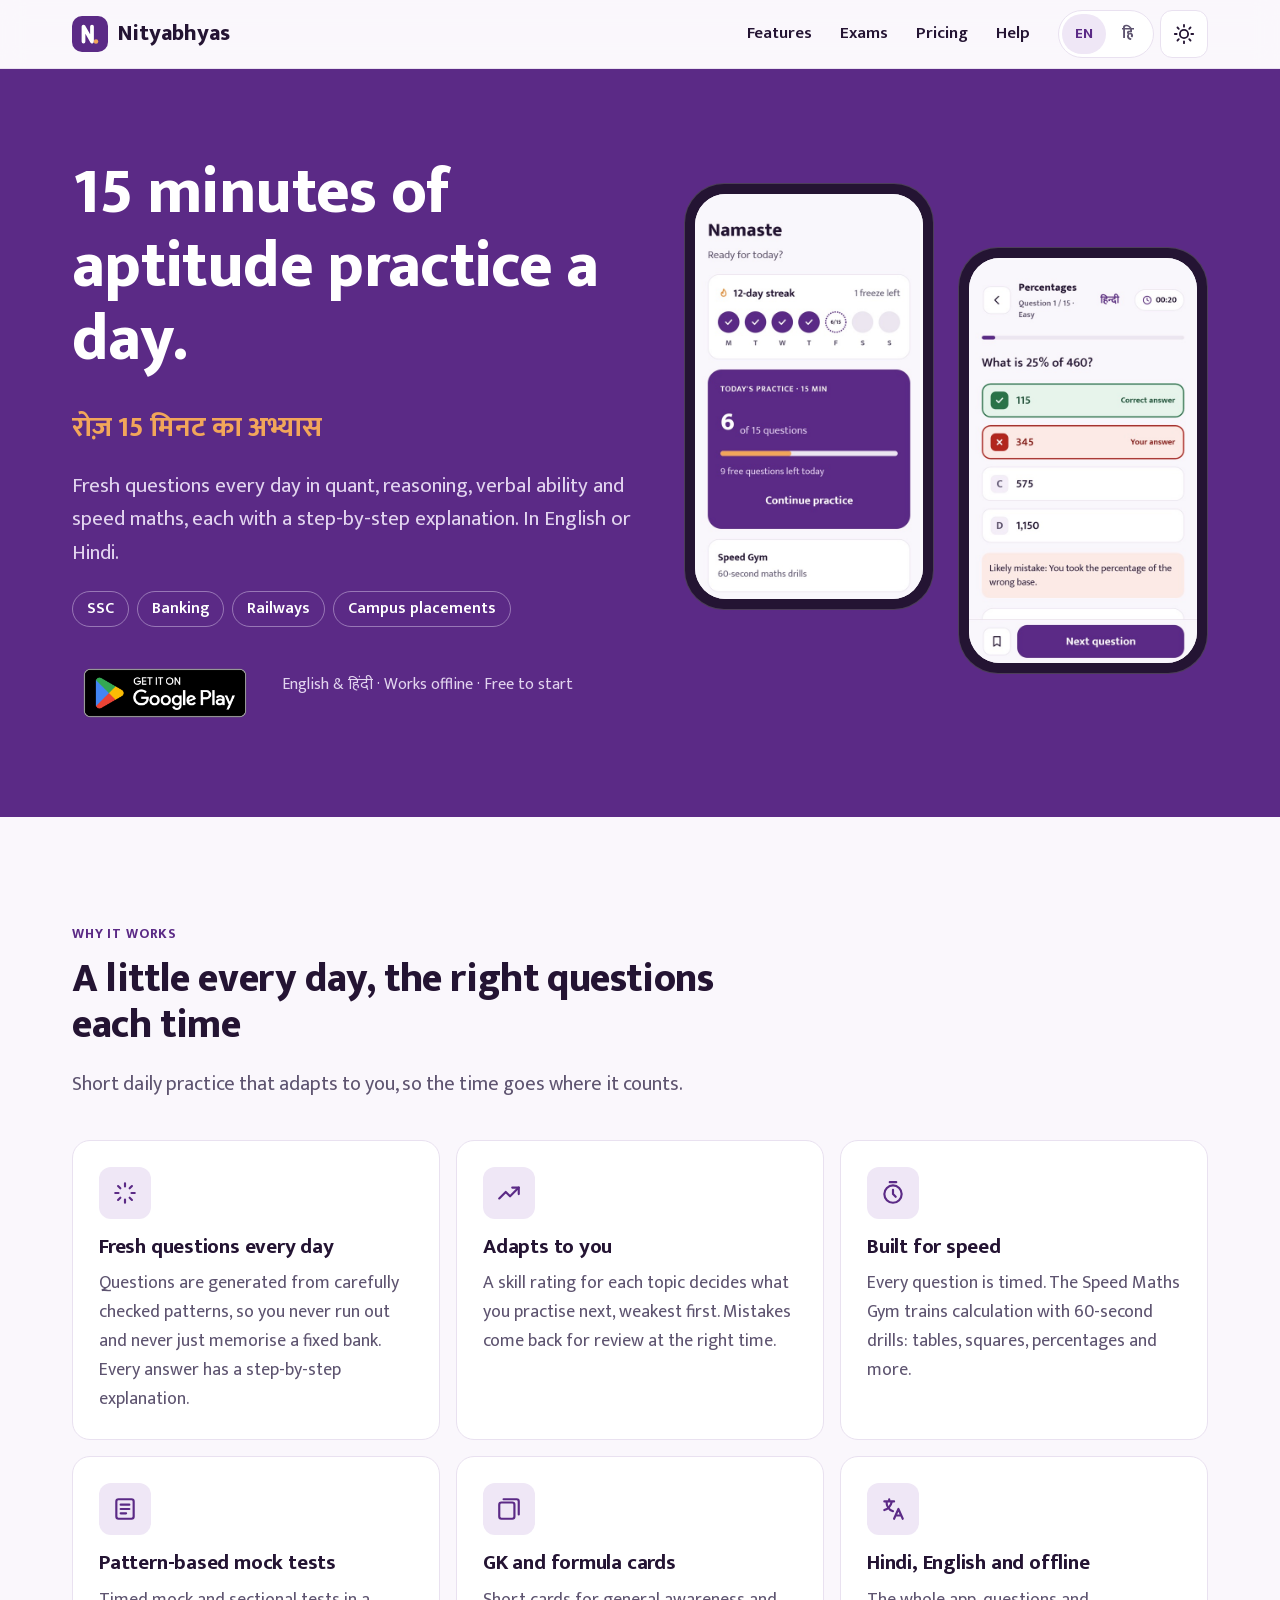
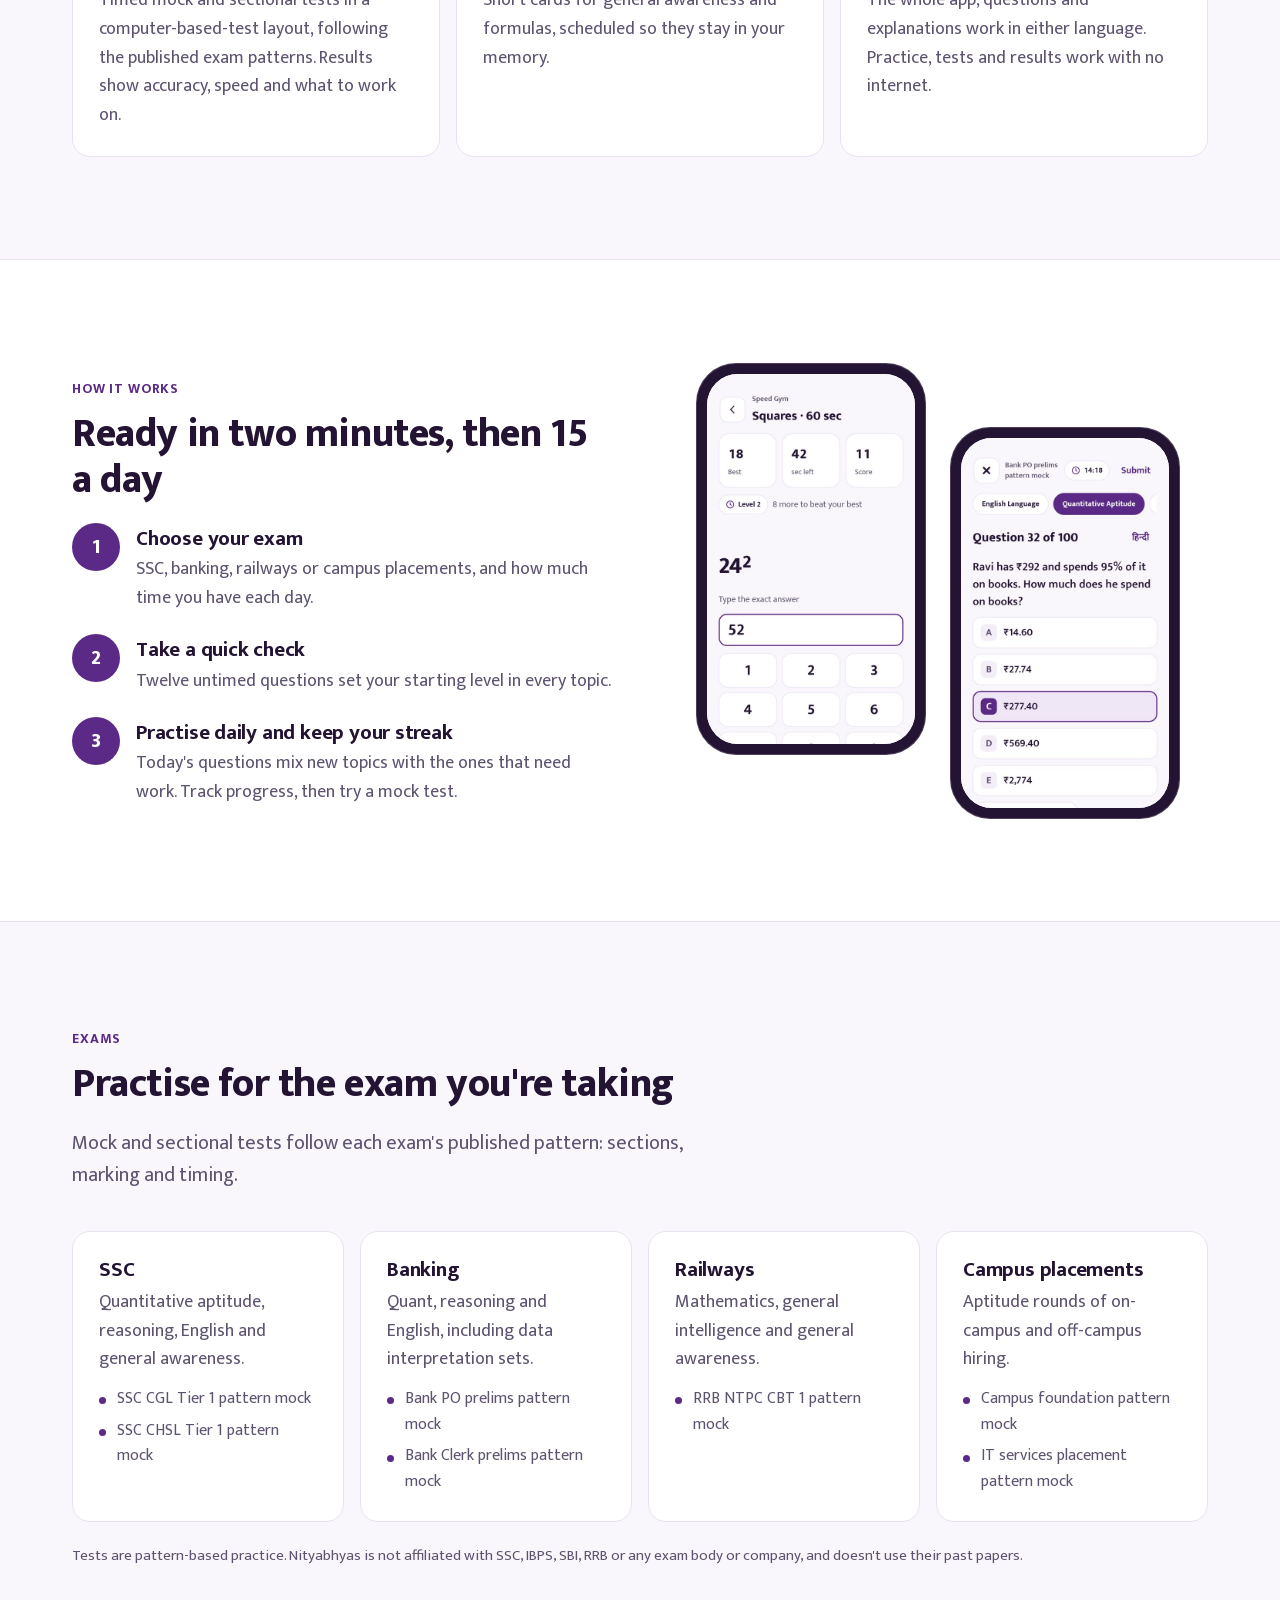
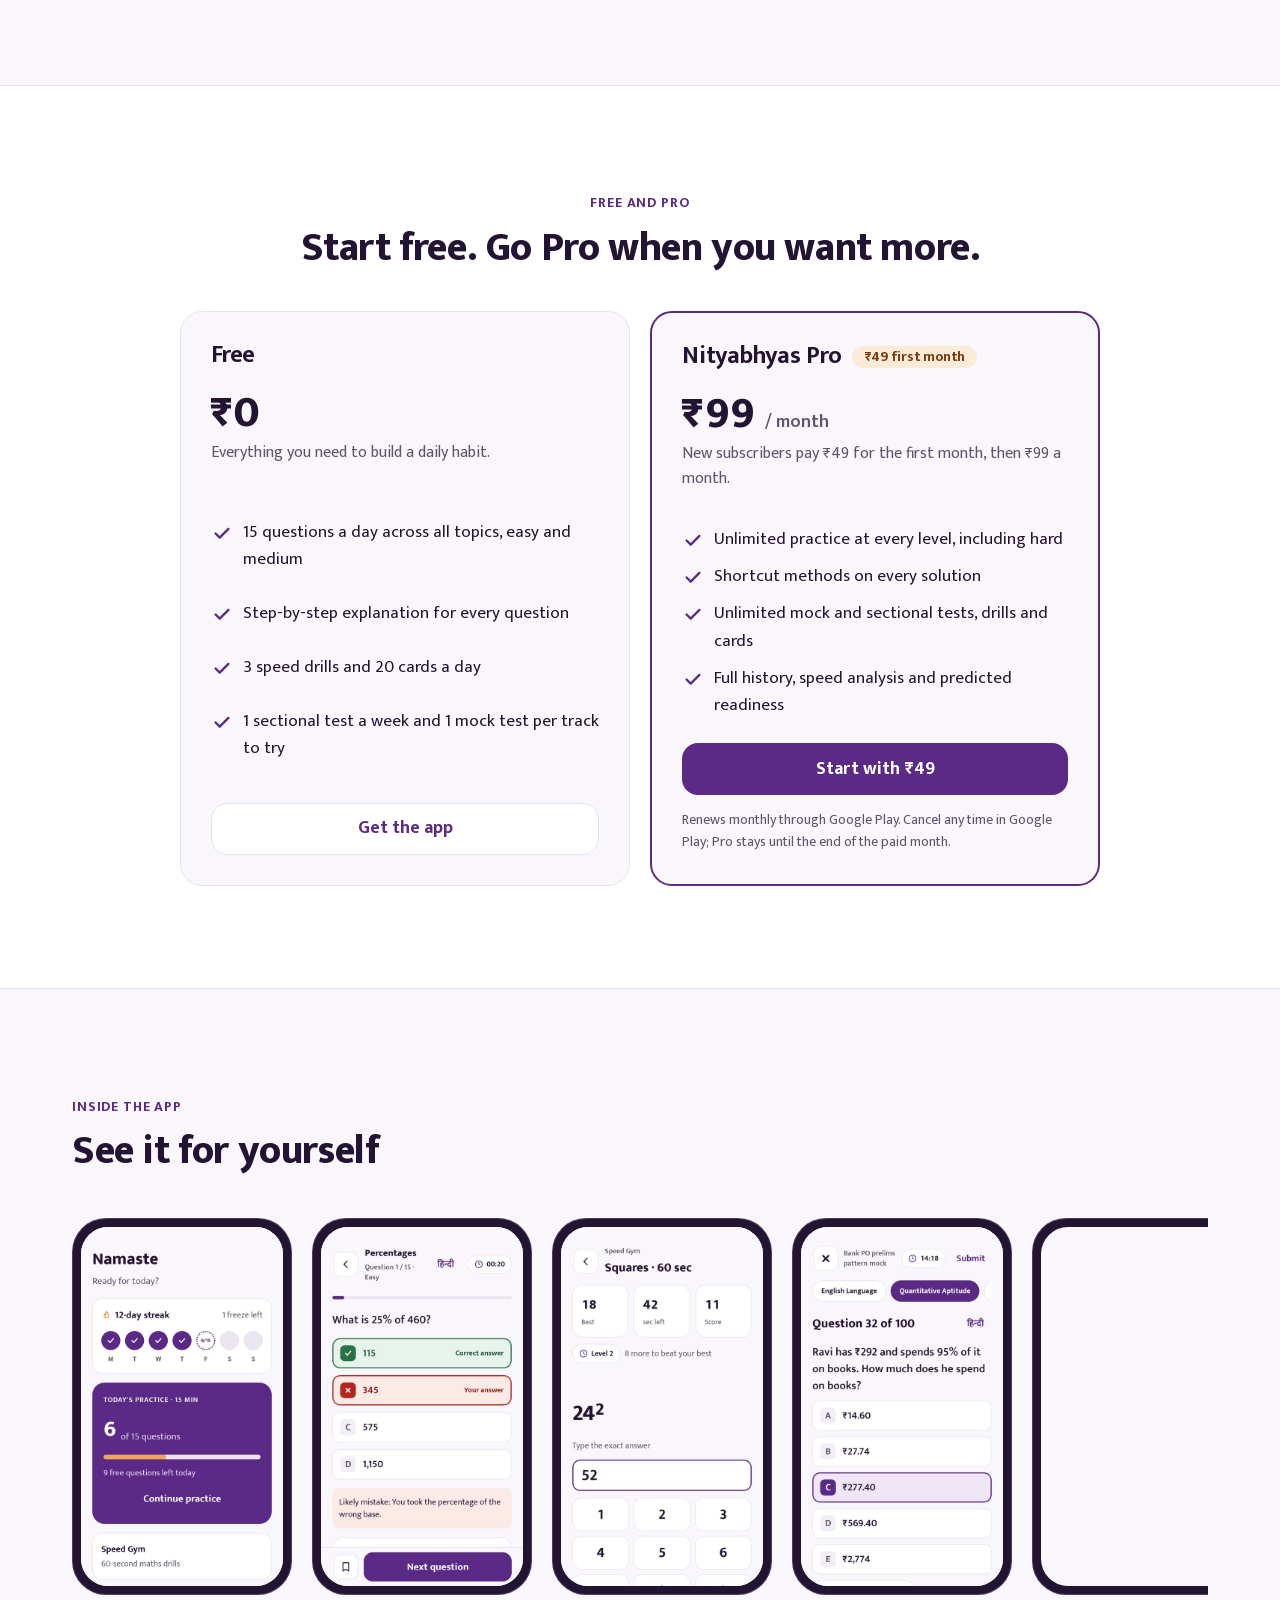
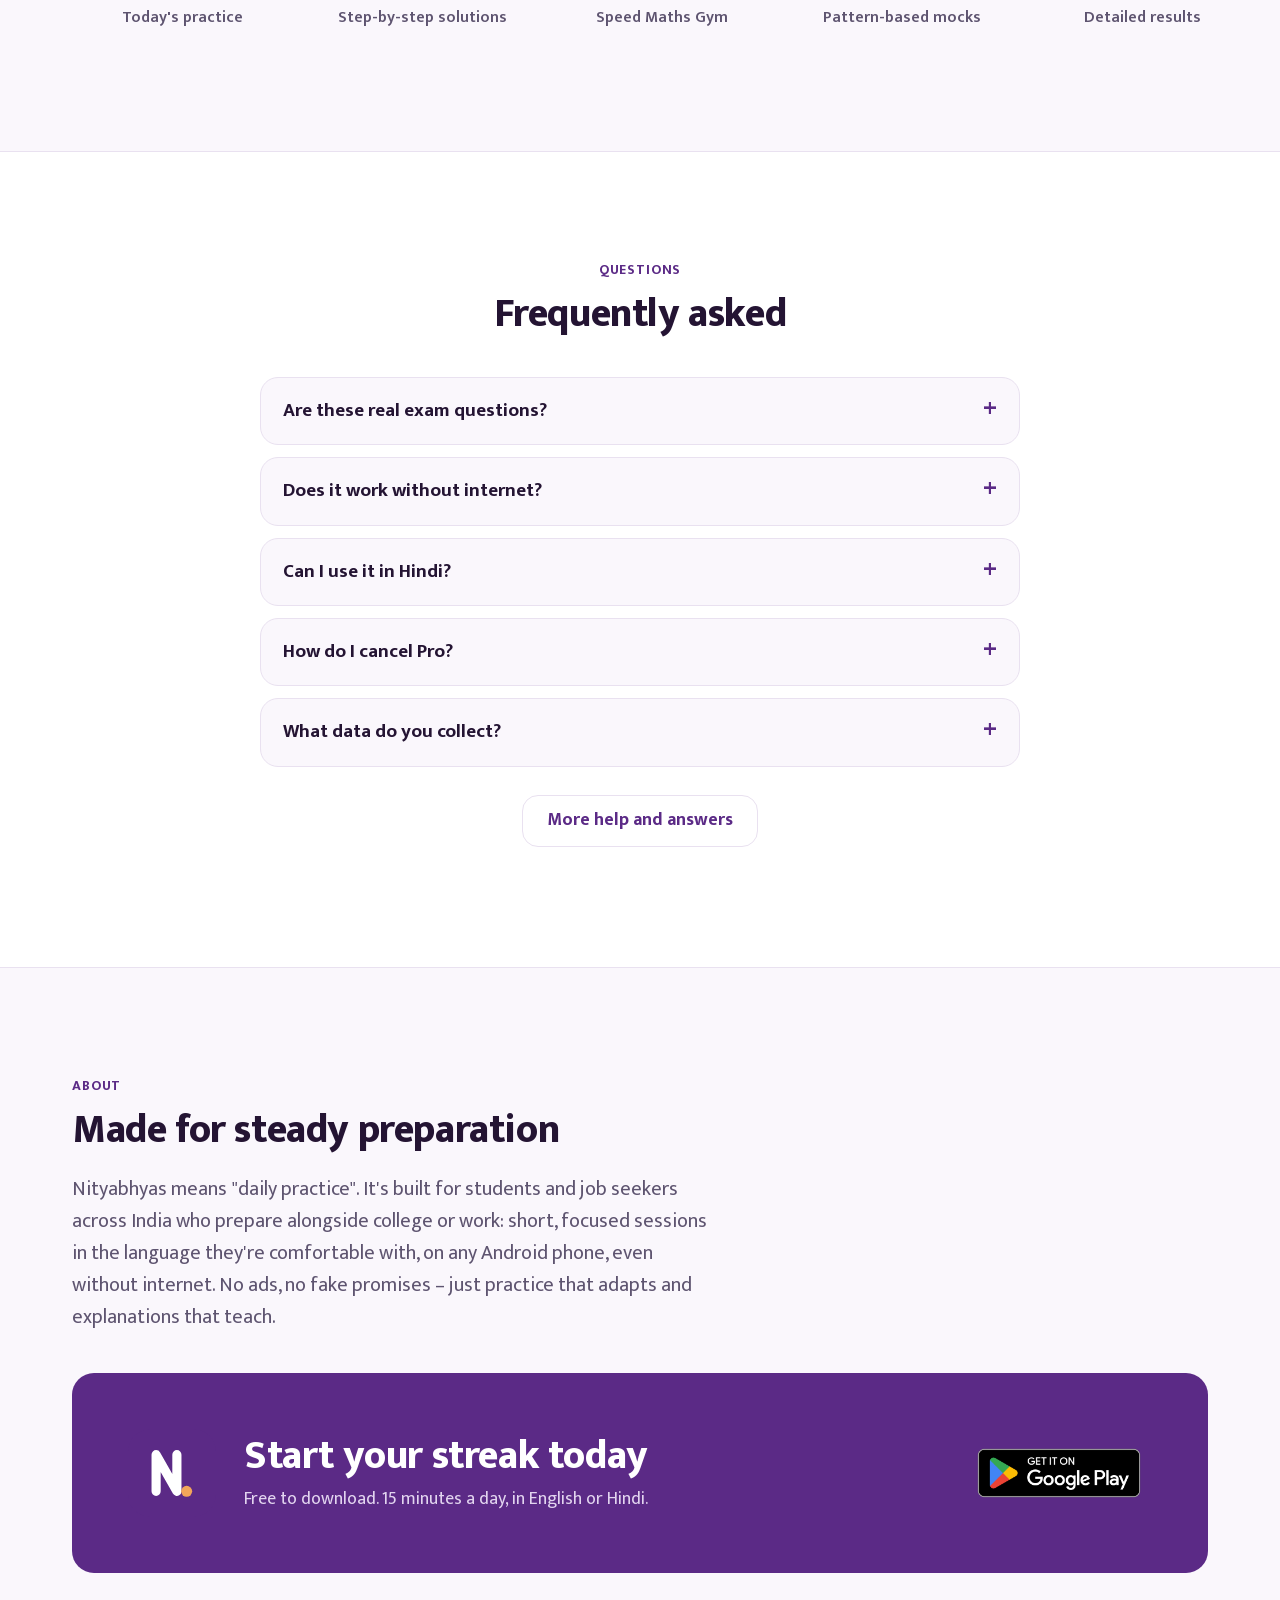
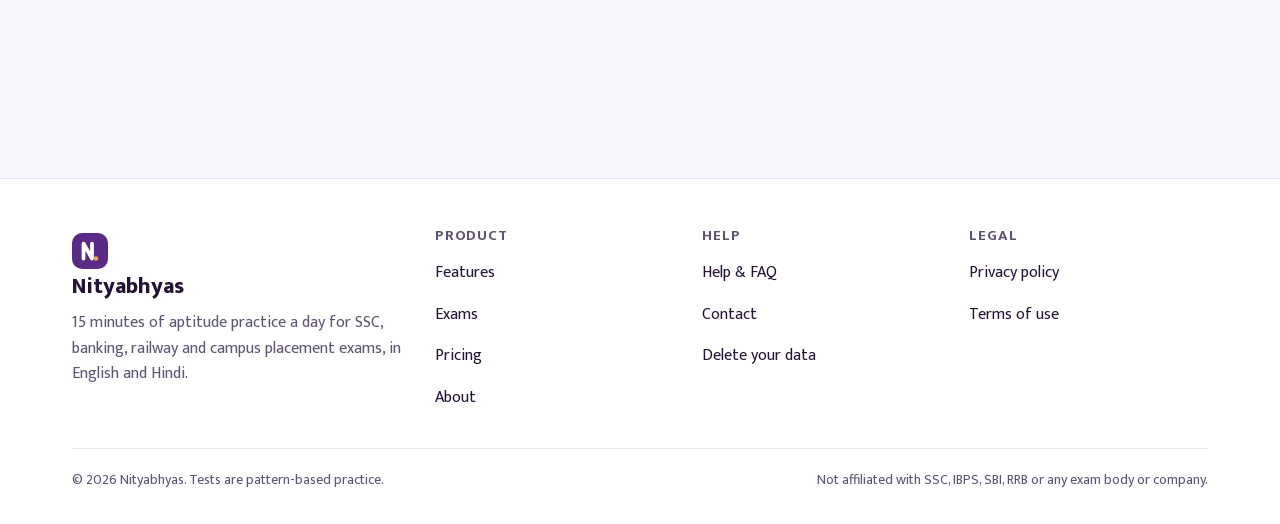
==== index.html @ 5192967f "Home page (EN + HI) for design review Jamun design system from the app (light + designed dark), Mukt" ====
<!doctype html>
<html lang="en">
<head>
  <!-- @head -->
  <meta charset="utf-8">
  <meta name="viewport" content="width=device-width, initial-scale=1">
  <meta http-equiv="Content-Security-Policy" content="default-src 'self'; img-src 'self' data:; style-src 'self'; script-src 'self'; font-src 'self'; connect-src 'none'; frame-ancestors 'none'; base-uri 'self'; form-action 'none'">
  <meta name="referrer" content="strict-origin-when-cross-origin">
  <meta name="color-scheme" content="light dark">
  <meta name="theme-color" content="#5B2A86">
  <link rel="canonical" href="https://www.nityabhyas.in/">
  <link rel="alternate" hreflang="en" href="https://www.nityabhyas.in/">
  <link rel="alternate" hreflang="hi" href="https://www.nityabhyas.in/hi/">
  <link rel="alternate" hreflang="x-default" href="https://www.nityabhyas.in/">
  <meta property="og:type" content="website">
  <meta property="og:site_name" content="Nityabhyas">
  <meta property="og:url" content="https://www.nityabhyas.in/">
  <meta property="og:image" content="https://www.nityabhyas.in/images/og.png">
  <meta property="og:image:width" content="1024">
  <meta property="og:image:height" content="500">
  <meta property="og:locale" content="en_IN">
  <meta name="twitter:card" content="summary_large_image">
  <link rel="icon" href="/images/app_logo.svg" type="image/svg+xml">
  <link rel="apple-touch-icon" href="/images/icon-180.png">
  <link rel="icon" href="/images/icon-32.png" sizes="32x32" type="image/png">
  <link rel="manifest" href="/site.webmanifest">
  <link rel="preload" href="/fonts/mukta-latin-800.woff2" as="font" type="font/woff2" crossorigin>
  <link rel="stylesheet" href="/styles.css">
  <script src="/theme.js"></script>
  <script src="/script.js" defer></script>
  <!-- /@head -->
  <title>Nityabhyas – 15-minute daily aptitude practice for SSC, banking, railway and placement exams</title>
  <meta name="description" content="Fresh aptitude questions every day with step-by-step explanations, a Speed Maths Gym and pattern-based mock tests. English and Hindi. Works offline.">
  <meta property="og:title" content="Nityabhyas – 15 minutes of aptitude practice a day">
  <meta property="og:description" content="Quant, reasoning, verbal ability and speed maths for SSC, banking, railway and campus placement exams. English and Hindi.">
  <script type="application/ld+json">
  {
    "@context": "https://schema.org",
    "@type": "MobileApplication",
    "name": "Nityabhyas",
    "operatingSystem": "Android 8.0 or later",
    "applicationCategory": "EducationalApplication",
    "inLanguage": ["en", "hi"],
    "description": "15-minute daily aptitude practice for SSC, banking, railway and campus placement exams, in English and Hindi.",
    "downloadUrl": "https://play.google.com/store/apps/details?id=com.neal786y.nityabhyas",
    "offers": [
      { "@type": "Offer", "name": "Free", "price": "0", "priceCurrency": "INR" },
      { "@type": "Offer", "name": "Nityabhyas Pro (monthly)", "price": "99", "priceCurrency": "INR" }
    ]
  }
  </script>
</head>
<body>
  <!-- @header -->
  <a class="skip" href="#main">Skip to content</a>
  <header class="site-header">
    <div class="wrap">
      <a class="brand" href="/"><img src="/images/app_logo.svg" alt="" width="36" height="36">Nityabhyas</a>
      <nav class="nav" id="site-nav" aria-label="Main">
        <a href="/#features">Features</a>
        <a href="/#exams">Exams</a>
        <a href="/#pricing">Pricing</a>
        <a href="/support.html">Help</a>
        <button class="nav-theme theme-toggle" type="button" aria-pressed="false">Dark theme</button>
      </nav>
      <div class="tools">
        <div class="lang-switch" role="group" aria-label="Language">
          <span aria-current="true">EN</span>
          <a href="/hi/" hreflang="hi" lang="hi" title="हिन्दी में देखें">हि</a>
        </div>
        <button class="icon-btn theme-toggle theme-toggle--bar" type="button" aria-label="Dark theme" aria-pressed="false">
          <svg class="sun" viewBox="0 0 24 24" fill="none" stroke="currentColor" stroke-width="2" stroke-linecap="round" aria-hidden="true"><circle cx="12" cy="12" r="4.5"/><path d="M12 2v2M12 20v2M4.9 4.9l1.4 1.4M17.7 17.7l1.4 1.4M2 12h2M20 12h2M4.9 19.1l1.4-1.4M17.7 6.3l1.4-1.4"/></svg>
          <svg class="moon" viewBox="0 0 24 24" fill="none" stroke="currentColor" stroke-width="2" stroke-linecap="round" stroke-linejoin="round" aria-hidden="true"><path d="M20 14.5A8.5 8.5 0 0 1 9.5 4a8.5 8.5 0 1 0 10.5 10.5z"/></svg>
        </button>
        <button class="icon-btn menu-btn" type="button" aria-label="Menu" aria-expanded="false" aria-controls="site-nav">
          <svg viewBox="0 0 24 24" fill="none" stroke="currentColor" stroke-width="2" stroke-linecap="round" aria-hidden="true"><path d="M4 7h16M4 12h16M4 17h16"/></svg>
        </button>
      </div>
    </div>
  </header>
  <!-- /@header -->

  <main id="main">
    <section class="hero">
      <div class="wrap">
        <div>
          <h1>15 minutes of aptitude practice a day.</h1>
          <p class="tagline-hi" lang="hi">रोज़ 15 मिनट का अभ्यास</p>
          <p class="lead">Fresh questions every day in quant, reasoning, verbal ability and speed maths, each with a step-by-step explanation. In English or Hindi.</p>
          <ul class="chips" aria-label="Exams">
            <li>SSC</li><li>Banking</li><li>Railways</li><li>Campus placements</li>
          </ul>
          <div class="cta">
            <a class="play-badge" href="https://play.google.com/store/apps/details?id=com.neal786y.nityabhyas"><img src="/images/google-play-badge.png" alt="Get it on Google Play" width="646" height="250"></a>
            <p class="cta-note"><span>English &amp; हिंदी</span> · <span>Works offline</span> · <span>Free to start</span></p>
          </div>
        </div>
        <div class="phones">
          <div class="phone"><img src="/images/shots/en/home.jpg" alt="Home screen: today's practice, streak and free questions left" width="540" height="960" fetchpriority="high"></div>
          <div class="phone phone--back"><img src="/images/shots/en/practice.jpg" alt="A practice question with its step-by-step solution" width="540" height="960"></div>
        </div>
      </div>
    </section>

    <section class="section" id="features" aria-labelledby="features-title">
      <div class="wrap">
        <div class="section-head">
          <span class="eyebrow">Why it works</span>
          <h2 id="features-title">A little every day, the right questions each time</h2>
          <p class="lead">Short daily practice that adapts to you, so the time goes where it counts.</p>
        </div>
        <div class="grid grid--3">
          <article class="card">
            <div class="tile"><svg viewBox="0 0 24 24" fill="none" stroke="currentColor" stroke-width="2" stroke-linecap="round" stroke-linejoin="round" aria-hidden="true"><path d="M12 3v3M12 18v3M3 12h3M18 12h3M5.6 5.6l2.1 2.1M16.3 16.3l2.1 2.1M5.6 18.4l2.1-2.1M16.3 7.7l2.1-2.1"/></svg></div>
            <h3>Fresh questions every day</h3>
            <p>Questions are generated from carefully checked patterns, so you never run out and never just memorise a fixed bank. Every answer has a step-by-step explanation.</p>
          </article>
          <article class="card">
            <div class="tile"><svg viewBox="0 0 24 24" fill="none" stroke="currentColor" stroke-width="2" stroke-linecap="round" stroke-linejoin="round" aria-hidden="true"><path d="M3 17l6-6 4 4 8-8"/><path d="M15 7h6v6"/></svg></div>
            <h3>Adapts to you</h3>
            <p>A skill rating for each topic decides what you practise next, weakest first. Mistakes come back for review at the right time.</p>
          </article>
          <article class="card">
            <div class="tile"><svg viewBox="0 0 24 24" fill="none" stroke="currentColor" stroke-width="2" stroke-linecap="round" stroke-linejoin="round" aria-hidden="true"><circle cx="12" cy="13" r="8"/><path d="M12 9v4l2.5 2.5M9 2h6"/></svg></div>
            <h3>Built for speed</h3>
            <p>Every question is timed. The Speed Maths Gym trains calculation with 60-second drills: tables, squares, percentages and more.</p>
          </article>
          <article class="card">
            <div class="tile"><svg viewBox="0 0 24 24" fill="none" stroke="currentColor" stroke-width="2" stroke-linecap="round" stroke-linejoin="round" aria-hidden="true"><rect x="4" y="3" width="16" height="18" rx="2"/><path d="M8 8h8M8 12h8M8 16h5"/></svg></div>
            <h3>Pattern-based mock tests</h3>
            <p>Timed mock and sectional tests in a computer-based-test layout, following the published exam patterns. Results show accuracy, speed and what to work on.</p>
          </article>
          <article class="card">
            <div class="tile"><svg viewBox="0 0 24 24" fill="none" stroke="currentColor" stroke-width="2" stroke-linecap="round" stroke-linejoin="round" aria-hidden="true"><rect x="3" y="6" width="14" height="15" rx="2"/><path d="M7 3h12a2 2 0 0 1 2 2v12"/></svg></div>
            <h3>GK and formula cards</h3>
            <p>Short cards for general awareness and formulas, scheduled so they stay in your memory.</p>
          </article>
          <article class="card">
            <div class="tile"><svg viewBox="0 0 24 24" fill="none" stroke="currentColor" stroke-width="2" stroke-linecap="round" stroke-linejoin="round" aria-hidden="true"><path d="M4 5h9M8.5 3v2M6 5c0 5 3 8 6 9M11 5c-1 4-4 7-7 8"/><path d="M13 21l4-9 4 9M14.5 18h5"/></svg></div>
            <h3>Hindi, English and offline</h3>
            <p>The whole app, questions and explanations work in either language. Practice, tests and results work with no internet.</p>
          </article>
        </div>
      </div>
    </section>

    <section class="section section--alt" aria-labelledby="how-title">
      <div class="wrap steps">
        <div>
          <span class="eyebrow">How it works</span>
          <h2 id="how-title">Ready in two minutes, then 15 a day</h2>
          <ol>
            <li><div><h3>Choose your exam</h3><p>SSC, banking, railways or campus placements, and how much time you have each day.</p></div></li>
            <li><div><h3>Take a quick check</h3><p>Twelve untimed questions set your starting level in every topic.</p></div></li>
            <li><div><h3>Practise daily and keep your streak</h3><p>Today's questions mix new topics with the ones that need work. Track progress, then try a mock test.</p></div></li>
          </ol>
        </div>
        <div class="phones">
          <div class="phone"><img src="/images/shots/en/speed-gym.jpg" alt="Speed Maths Gym: a 60-second drill with level and score" width="540" height="960" loading="lazy"></div>
          <div class="phone phone--back"><img src="/images/shots/en/mock-test.jpg" alt="A mock test in a computer-based-test layout with a question palette" width="540" height="960" loading="lazy"></div>
        </div>
      </div>
    </section>

    <section class="section" id="exams" aria-labelledby="exams-title">
      <div class="wrap">
        <div class="section-head">
          <span class="eyebrow">Exams</span>
          <h2 id="exams-title">Practise for the exam you're taking</h2>
          <p class="lead">Mock and sectional tests follow each exam's published pattern: sections, marking and timing.</p>
        </div>
        <div class="grid grid--4">
          <article class="card exam">
            <h3>SSC</h3>
            <p>Quantitative aptitude, reasoning, English and general awareness.</p>
            <ul><li>SSC CGL Tier 1 pattern mock</li><li>SSC CHSL Tier 1 pattern mock</li></ul>
          </article>
          <article class="card exam">
            <h3>Banking</h3>
            <p>Quant, reasoning and English, including data interpretation sets.</p>
            <ul><li>Bank PO prelims pattern mock</li><li>Bank Clerk prelims pattern mock</li></ul>
          </article>
          <article class="card exam">
            <h3>Railways</h3>
            <p>Mathematics, general intelligence and general awareness.</p>
            <ul><li>RRB NTPC CBT 1 pattern mock</li></ul>
          </article>
          <article class="card exam">
            <h3>Campus placements</h3>
            <p>Aptitude rounds of on-campus and off-campus hiring.</p>
            <ul><li>Campus foundation pattern mock</li><li>IT services placement pattern mock</li></ul>
          </article>
        </div>
        <p class="note">Tests are pattern-based practice. Nityabhyas is not affiliated with SSC, IBPS, SBI, RRB or any exam body or company, and doesn't use their past papers.</p>
      </div>
    </section>

    <section class="section section--alt" id="pricing" aria-labelledby="pricing-title">
      <div class="wrap">
        <div class="section-head center">
          <span class="eyebrow">Free and Pro</span>
          <h2 id="pricing-title">Start free. Go Pro when you want more.</h2>
        </div>
        <div class="plans">
          <article class="plan">
            <h3>Free</h3>
            <p class="price tnum">₹0</p>
            <p class="price-note">Everything you need to build a daily habit.</p>
            <ul class="checks">
              <li><svg viewBox="0 0 24 24" fill="none" stroke="currentColor" stroke-width="2.5" stroke-linecap="round" stroke-linejoin="round" aria-hidden="true"><path d="M5 12.5l4.5 4.5L19 7.5"/></svg><span>15 questions a day across all topics, easy and medium</span></li>
              <li><svg viewBox="0 0 24 24" fill="none" stroke="currentColor" stroke-width="2.5" stroke-linecap="round" stroke-linejoin="round" aria-hidden="true"><path d="M5 12.5l4.5 4.5L19 7.5"/></svg><span>Step-by-step explanation for every question</span></li>
              <li><svg viewBox="0 0 24 24" fill="none" stroke="currentColor" stroke-width="2.5" stroke-linecap="round" stroke-linejoin="round" aria-hidden="true"><path d="M5 12.5l4.5 4.5L19 7.5"/></svg><span>3 speed drills and 20 cards a day</span></li>
              <li><svg viewBox="0 0 24 24" fill="none" stroke="currentColor" stroke-width="2.5" stroke-linecap="round" stroke-linejoin="round" aria-hidden="true"><path d="M5 12.5l4.5 4.5L19 7.5"/></svg><span>1 sectional test a week and 1 mock test per track to try</span></li>
            </ul>
            <a class="btn btn--secondary" href="https://play.google.com/store/apps/details?id=com.neal786y.nityabhyas">Get the app</a>
          </article>
          <article class="plan plan--pro">
            <h3>Nityabhyas Pro <span class="reward-pill">₹49 first month</span></h3>
            <p class="price tnum">₹99 <small>/ month</small></p>
            <p class="price-note">New subscribers pay ₹49 for the first month, then ₹99 a month.</p>
            <ul class="checks">
              <li><svg viewBox="0 0 24 24" fill="none" stroke="currentColor" stroke-width="2.5" stroke-linecap="round" stroke-linejoin="round" aria-hidden="true"><path d="M5 12.5l4.5 4.5L19 7.5"/></svg><span>Unlimited practice at every level, including hard</span></li>
              <li><svg viewBox="0 0 24 24" fill="none" stroke="currentColor" stroke-width="2.5" stroke-linecap="round" stroke-linejoin="round" aria-hidden="true"><path d="M5 12.5l4.5 4.5L19 7.5"/></svg><span>Shortcut methods on every solution</span></li>
              <li><svg viewBox="0 0 24 24" fill="none" stroke="currentColor" stroke-width="2.5" stroke-linecap="round" stroke-linejoin="round" aria-hidden="true"><path d="M5 12.5l4.5 4.5L19 7.5"/></svg><span>Unlimited mock and sectional tests, drills and cards</span></li>
              <li><svg viewBox="0 0 24 24" fill="none" stroke="currentColor" stroke-width="2.5" stroke-linecap="round" stroke-linejoin="round" aria-hidden="true"><path d="M5 12.5l4.5 4.5L19 7.5"/></svg><span>Full history, speed analysis and predicted readiness</span></li>
            </ul>
            <a class="btn btn--primary" href="https://play.google.com/store/apps/details?id=com.neal786y.nityabhyas">Start with ₹49</a>
            <p class="fine">Renews monthly through Google Play. Cancel any time in Google Play; Pro stays until the end of the paid month.</p>
          </article>
        </div>
      </div>
    </section>

    <section class="section" aria-labelledby="shots-title">
      <div class="wrap">
        <div class="section-head">
          <span class="eyebrow">Inside the app</span>
          <h2 id="shots-title">See it for yourself</h2>
        </div>
        <div class="shots" tabindex="0" role="region" aria-label="App screenshots, scroll sideways">
          <figure><div class="phone"><img src="/images/shots/en/home.jpg" alt="Home with today's practice and streak" width="540" height="960" loading="lazy"></div><figcaption>Today's practice</figcaption></figure>
          <figure><div class="phone"><img src="/images/shots/en/practice.jpg" alt="Practice question with explanation" width="540" height="960" loading="lazy"></div><figcaption>Step-by-step solutions</figcaption></figure>
          <figure><div class="phone"><img src="/images/shots/en/speed-gym.jpg" alt="Speed Maths Gym drill" width="540" height="960" loading="lazy"></div><figcaption>Speed Maths Gym</figcaption></figure>
          <figure><div class="phone"><img src="/images/shots/en/mock-test.jpg" alt="Mock test with question palette" width="540" height="960" loading="lazy"></div><figcaption>Pattern-based mocks</figcaption></figure>
          <figure><div class="phone"><img src="/images/shots/en/results.jpg" alt="Test result with marks, accuracy and time" width="540" height="960" loading="lazy"></div><figcaption>Detailed results</figcaption></figure>
          <figure><div class="phone"><img src="/images/shots/en/progress.jpg" alt="Progress with streak and topic strength" width="540" height="960" loading="lazy"></div><figcaption>Your progress</figcaption></figure>
        </div>
      </div>
    </section>

    <section class="section section--alt" aria-labelledby="faq-title">
      <div class="wrap">
        <div class="section-head center">
          <span class="eyebrow">Questions</span>
          <h2 id="faq-title">Frequently asked</h2>
        </div>
        <div class="faq">
          <details><summary>Are these real exam questions?</summary><p>No. Questions are created from checked patterns that follow each exam's published syllabus and style, so they are fresh every day. Nityabhyas doesn't use past papers and isn't affiliated with any exam body.</p></details>
          <details><summary>Does it work without internet?</summary><p>Yes. Practice, tests, cards and results all work offline. You need internet only to buy or restore Pro.</p></details>
          <details><summary>Can I use it in Hindi?</summary><p>Yes. The whole app, every question and explanation, works in Hindi and English. You can switch any time, even in the middle of a test.</p></details>
          <details><summary>How do I cancel Pro?</summary><p>Open Google Play → Payments &amp; subscriptions → Subscriptions → Nityabhyas, and tap Cancel. Pro stays until the end of the month you paid for.</p></details>
          <details><summary>What data do you collect?</summary><p>Your practice stays on your phone. With your permission the app sends anonymous usage and crash data to improve it, which you can turn off in Settings. Read the <a href="/privacy.html">privacy policy</a>.</p></details>
        </div>
        <p class="more"><a class="btn btn--secondary" href="/support.html">More help and answers</a></p>
      </div>
    </section>

    <section class="section" id="about" aria-labelledby="about-title">
      <div class="wrap">
        <div class="section-head">
          <span class="eyebrow">About</span>
          <h2 id="about-title">Made for steady preparation</h2>
          <p class="lead">Nityabhyas means "daily practice". It's built for students and job seekers across India who prepare alongside college or work: short, focused sessions in the language they're comfortable with, on any Android phone, even without internet. No ads, no fake promises – just practice that adapts and explanations that teach.</p>
        </div>
        <div class="cta-band">
          <img class="icon" src="/images/app_logo.svg" alt="" width="88" height="88">
          <div>
            <h2>Start your streak today</h2>
            <p>Free to download. 15 minutes a day, in English or Hindi.</p>
          </div>
          <a class="play-badge" href="https://play.google.com/store/apps/details?id=com.neal786y.nityabhyas"><img src="/images/google-play-badge.png" alt="Get it on Google Play" width="646" height="250" loading="lazy"></a>
        </div>
      </div>
    </section>
  </main>

  <!-- @footer -->
  <footer class="site-footer">
    <div class="wrap">
      <div class="cols">
        <div>
          <a class="brand" href="/"><img src="/images/app_logo.svg" alt="" width="36" height="36">Nityabhyas</a>
          <p class="about">15 minutes of aptitude practice a day for SSC, banking, railway and campus placement exams, in English and Hindi.</p>
        </div>
        <div>
          <h2>Product</h2>
          <ul>
            <li><a href="/#features">Features</a></li>
            <li><a href="/#exams">Exams</a></li>
            <li><a href="/#pricing">Pricing</a></li>
            <li><a href="/#about">About</a></li>
          </ul>
        </div>
        <div>
          <h2>Help</h2>
          <ul>
            <li><a href="/support.html">Help &amp; FAQ</a></li>
            <li><a href="/support.html#contact">Contact</a></li>
            <li><a href="/delete-account.html">Delete your data</a></li>
          </ul>
        </div>
        <div>
          <h2>Legal</h2>
          <ul>
            <li><a href="/privacy.html">Privacy policy</a></li>
            <li><a href="/terms.html">Terms of use</a></li>
          </ul>
        </div>
      </div>
      <div class="legal-line">
        <span>© 2026 Nityabhyas. Tests are pattern-based practice.</span>
        <span>Not affiliated with SSC, IBPS, SBI, RRB or any exam body or company.</span>
      </div>
    </div>
  </footer>
  <!-- /@footer -->
</body>
</html>
---- styles.css ----
/*
 * Nityabhyas website – one stylesheet.
 * Colours, type and shapes follow the app's design system (Rozabhyas docs/DESIGN.md, "Jamun" palette).
 * Rules carried over from the app: purple for action, apricot only for rewards, green/red never decorative,
 * flat surfaces with 1px borders (no shadows), designed dark mode (not inverted).
 */
@import url("fonts.css");

/* ---------- Tokens ---------- */
:root {
  color-scheme: light;
  --bg: #FAF7FC;
  --surface: #FFFFFF;
  --surface2: #F3EEF8;
  --border: #E9E1F0;
  --ink: #241433;
  --muted: #5E5470;
  --primary: #5B2A86;
  --on-primary: #FFFFFF;
  --btn-bg: #5B2A86;
  --btn-text: #FFFFFF;
  --link: #5B2A86;
  --tint: #EFE7F6;
  --hero-bg: #5B2A86;
  --on-hero: #FFFFFF;
  --on-hero-sub: #E2D4EF;
  --progress: #F2A65A;
  --reward: #E8892F;
  --on-reward: #2A1606;
  --reward-bg: #FDEBD9;
  --reward-ink: #7A3B0C;
  --phone-frame: #241433;

  --font: "Mukta", system-ui, -apple-system, "Segoe UI", Roboto, "Noto Sans Devanagari", sans-serif;
  --radius-chip: 8px;
  --radius-tile: 12px;
  --radius-btn: 16px;
  --radius-card: 18px;
  --radius-hero: 22px;
  --radius-pill: 999px;
  --max: 1200px;
  --read: 760px;
  --gutter: clamp(16px, 4vw, 32px);
  --section: clamp(56px, 8vw, 104px);
}

/* Dark: the designed dark token set (DESIGN §2), following the system unless the visitor picked light. */
@media (prefers-color-scheme: dark) {
  :root:not([data-theme="light"]) {
    color-scheme: dark;
    --bg: #141019; --surface: #1E1826; --surface2: #282032; --border: #3A3047;
    --ink: #F1ECF7; --muted: #B8AECA; --primary: #C9A7F0; --on-primary: #1E0F33;
    --btn-bg: #C9A7F0; --btn-text: #1E0F33; --link: #D4B8F5; --tint: #2E2340;
    --hero-bg: #4A2775; --on-hero-sub: #E3D5F5; --progress: #F7B57A;
    --reward: #F7B57A; --reward-bg: #3A2614; --reward-ink: #FFC999; --phone-frame: #0B080F;
  }
}
:root[data-theme="dark"] {
  color-scheme: dark;
  --bg: #141019; --surface: #1E1826; --surface2: #282032; --border: #3A3047;
  --ink: #F1ECF7; --muted: #B8AECA; --primary: #C9A7F0; --on-primary: #1E0F33;
  --btn-bg: #C9A7F0; --btn-text: #1E0F33; --link: #D4B8F5; --tint: #2E2340;
  --hero-bg: #4A2775; --on-hero-sub: #E3D5F5; --progress: #F7B57A;
  --reward: #F7B57A; --reward-bg: #3A2614; --reward-ink: #FFC999; --phone-frame: #0B080F;
}

/* ---------- Base ---------- */
*, *::before, *::after { box-sizing: border-box; }
html { -webkit-text-size-adjust: 100%; scroll-behavior: smooth; }
@media (prefers-reduced-motion: reduce) { html { scroll-behavior: auto; } *, *::before, *::after { transition: none !important; animation: none !important; } }
body {
  margin: 0;
  background: var(--bg);
  color: var(--ink);
  font-family: var(--font);
  font-size: 18px;
  line-height: 1.6;
  text-rendering: optimizeLegibility;
}
:lang(hi) body, body:lang(hi) { line-height: 1.7; }
img, svg { display: block; max-width: 100%; height: auto; }
a { color: var(--link); text-underline-offset: 3px; }
a:hover { text-decoration-thickness: 2px; }
h1, h2, h3 { line-height: 1.15; margin: 0 0 .5em; letter-spacing: -0.01em; }
:lang(hi) h1, :lang(hi) h2, :lang(hi) h3 { line-height: 1.4; letter-spacing: 0; }
h1 { font-size: clamp(40px, 6vw, 64px); font-weight: 800; }
h2 { font-size: clamp(30px, 4vw, 40px); font-weight: 800; }
h3 { font-size: 21px; font-weight: 700; }
p { margin: 0 0 1em; }
:focus-visible { outline: 3px solid var(--progress); outline-offset: 3px; border-radius: 6px; }
.skip { position: absolute; left: 12px; top: -60px; z-index: 100; background: var(--btn-bg); color: var(--btn-text); padding: 10px 16px; border-radius: var(--radius-btn); font-weight: 700; }
.skip:focus { top: 12px; }
.visually-hidden { position: absolute !important; width: 1px; height: 1px; overflow: hidden; clip: rect(0 0 0 0); white-space: nowrap; }
.wrap { width: 100%; max-width: var(--max); margin: 0 auto; padding: 0 var(--gutter); }
.section { padding: var(--section) 0; }
.section--alt { background: var(--surface); border-block: 1px solid var(--border); }
.eyebrow { display: inline-block; font-size: 14px; font-weight: 700; letter-spacing: .06em; text-transform: uppercase; color: var(--link); margin-bottom: 10px; }
:lang(hi) .eyebrow { letter-spacing: 0; text-transform: none; font-size: 16px; }
.lead { font-size: 20px; color: var(--muted); max-width: 640px; }
.section-head { max-width: 720px; margin-bottom: 40px; }
.center { text-align: center; margin-inline: auto; }
.center .lead { margin-inline: auto; }
.tnum { font-variant-numeric: tabular-nums; }

/* ---------- Header ---------- */
.site-header { position: sticky; top: 0; z-index: 50; background: color-mix(in srgb, var(--bg) 88%, transparent); backdrop-filter: saturate(1.4) blur(12px); -webkit-backdrop-filter: saturate(1.4) blur(12px); border-bottom: 1px solid var(--border); }
.site-header .wrap { display: flex; align-items: center; gap: 16px; min-height: 68px; }
.brand { display: inline-flex; align-items: center; gap: 10px; text-decoration: none; color: var(--ink); font-weight: 800; font-size: 22px; }
.brand img { width: 36px; height: 36px; border-radius: 10px; }
.nav { margin-left: auto; display: flex; align-items: center; gap: 4px; }
.nav a { color: var(--ink); text-decoration: none; font-weight: 600; font-size: 17px; padding: 10px 12px; border-radius: var(--radius-tile); min-height: 48px; display: inline-flex; align-items: center; }
.nav a:hover, .nav a[aria-current="page"] { background: var(--tint); color: var(--link); }
.tools { display: flex; align-items: center; gap: 6px; }
.lang-switch { display: inline-flex; border: 1px solid var(--border); border-radius: var(--radius-pill); padding: 3px; background: var(--surface); }
.lang-switch a, .lang-switch span { min-width: 44px; min-height: 40px; display: inline-flex; align-items: center; justify-content: center; border-radius: var(--radius-pill); text-decoration: none; font-weight: 700; font-size: 15px; color: var(--muted); padding: 0 10px; }
.lang-switch [aria-current="true"] { background: var(--tint); color: var(--link); }
.icon-btn { width: 48px; height: 48px; display: inline-grid; place-items: center; border-radius: var(--radius-tile); border: 1px solid var(--border); background: var(--surface); color: var(--ink); cursor: pointer; }
.icon-btn:hover { background: var(--tint); }
.icon-btn svg { width: 22px; height: 22px; }
.theme-toggle .moon { display: none; }
:root[data-theme="dark"] .theme-toggle .sun { display: none; }
:root[data-theme="dark"] .theme-toggle .moon { display: block; }
@media (prefers-color-scheme: dark) { :root:not([data-theme]) .theme-toggle .sun { display: none; } :root:not([data-theme]) .theme-toggle .moon { display: block; } }
.menu-btn { display: none; }
.nav-theme { display: none; }
@media (max-width: 880px) {
  .menu-btn { display: inline-grid; }
  .nav { position: absolute; left: 0; right: 0; top: 100%; display: none; flex-direction: column; align-items: stretch; gap: 0; padding: 8px var(--gutter) 16px; background: var(--bg); border-bottom: 1px solid var(--border); }
  .nav.open { display: flex; }
  .nav a { padding: 12px; }
  .tools { margin-left: auto; }
}
@media (max-width: 480px) {
  .theme-toggle--bar { display: none; }
  .nav-theme { display: flex; align-items: center; min-height: 48px; padding: 12px; margin-top: 4px; border: 1px solid var(--border); border-radius: var(--radius-tile); background: var(--surface); color: var(--ink); font: inherit; font-weight: 600; font-size: 17px; text-align: left; cursor: pointer; }
}

/* ---------- Buttons ---------- */
.btn { display: inline-flex; align-items: center; justify-content: center; gap: 10px; min-height: 52px; padding: 0 24px; border-radius: var(--radius-btn); font-weight: 700; font-size: 18px; text-decoration: none; border: 1px solid transparent; }
.btn--primary { background: var(--btn-bg); color: var(--btn-text); }
.btn--secondary { background: var(--surface); color: var(--link); border-color: var(--border); }
.btn--secondary:hover { background: var(--tint); }
.play-badge { display: inline-block; line-height: 0; border-radius: 12px; }
.play-badge img { height: 72px; width: auto; } /* Google's official badge; its transparent padding is part of the artwork */

/* ---------- Hero ---------- */
.hero { background: var(--hero-bg); color: var(--on-hero); overflow: hidden; }
.hero .wrap { display: grid; grid-template-columns: 1.05fr .95fr; gap: 48px; align-items: center; padding-top: clamp(48px, 7vw, 88px); padding-bottom: clamp(48px, 7vw, 88px); }
.hero h1 { color: var(--on-hero); }
.hero .tagline-hi { color: var(--progress); font-size: clamp(22px, 2.6vw, 28px); font-weight: 700; margin: -4px 0 18px; }
.hero .lead { color: var(--on-hero-sub); font-size: 21px; }
.hero .chips { display: flex; flex-wrap: wrap; gap: 8px; margin: 22px 0 30px; padding: 0; list-style: none; }
.hero .chips li { border: 1px solid color-mix(in srgb, var(--on-hero-sub) 45%, transparent); color: var(--on-hero); border-radius: var(--radius-pill); padding: 4px 14px; font-weight: 600; font-size: 16px; }
.hero .cta { display: flex; flex-wrap: wrap; align-items: center; gap: 18px 24px; }
.hero .cta-note { color: var(--on-hero-sub); font-size: 16px; }
.hero .cta-note span { white-space: nowrap; }
.phones { position: relative; display: flex; justify-content: center; align-items: flex-start; gap: 24px; min-height: 520px; }
.phone { width: 250px; flex: none; border-radius: 40px; padding: 10px; background: var(--phone-frame); border: 1px solid color-mix(in srgb, var(--on-hero) 18%, transparent); }
.phone img { border-radius: 31px; width: 100%; aspect-ratio: 9 / 16; object-fit: cover; object-position: top; background: #FAF7FC; }
.phone--back { margin-top: 64px; }
@media (max-width: 980px) {
  .hero .wrap { grid-template-columns: 1fr; }
  .phones { min-height: 0; }
  .phone--back { display: none; }
}

/* ---------- Cards & grids ---------- */
.grid { display: grid; gap: 16px; }
.grid--3 { grid-template-columns: repeat(3, 1fr); }
.grid--4 { grid-template-columns: repeat(4, 1fr); }
@media (max-width: 980px) { .grid--3, .grid--4 { grid-template-columns: repeat(2, 1fr); } }
@media (max-width: 620px) { .grid--3, .grid--4 { grid-template-columns: 1fr; } }
.card { background: var(--surface); border: 1px solid var(--border); border-radius: var(--radius-card); padding: 26px; }
.section--alt .card { background: var(--bg); }
.card p { color: var(--muted); margin: 0; }
.tile { width: 52px; height: 52px; border-radius: var(--radius-tile); background: var(--tint); color: var(--link); display: grid; place-items: center; margin-bottom: 16px; }
.tile svg { width: 26px; height: 26px; }

/* ---------- Steps ---------- */
.steps { display: grid; grid-template-columns: 1fr 1fr; gap: 56px; align-items: center; }
.steps ol { list-style: none; padding: 0; margin: 0; display: grid; gap: 22px; counter-reset: step; }
.steps li { display: grid; grid-template-columns: 48px 1fr; gap: 16px; align-items: start; }
.steps li::before { counter-increment: step; content: counter(step); width: 48px; height: 48px; border-radius: var(--radius-pill); background: var(--btn-bg); color: var(--btn-text); display: grid; place-items: center; font-weight: 800; font-size: 20px; }
.steps li h3 { margin: 4px 0 4px; }
.steps li p { color: var(--muted); margin: 0; }
.steps .phones { min-height: 0; }
.steps .phone { width: 230px; }
@media (max-width: 880px) { .steps { grid-template-columns: 1fr; } }

/* ---------- Exams ---------- */
.exam h3 { margin-bottom: 6px; }
.exam ul { margin: 12px 0 0; padding: 0; list-style: none; display: grid; gap: 6px; }
.exam li { color: var(--muted); font-size: 16px; padding-left: 18px; position: relative; }
.exam li::before { content: ""; position: absolute; left: 0; top: .7em; width: 7px; height: 7px; border-radius: 50%; background: var(--primary); }
.note { font-size: 15px; color: var(--muted); margin-top: 22px; }

/* ---------- Pricing ---------- */
.plans { display: grid; grid-template-columns: 1fr 1fr; gap: 20px; max-width: 920px; margin: 0 auto; }
@media (max-width: 760px) { .plans { grid-template-columns: 1fr; } }
.plan { background: var(--surface); border: 1px solid var(--border); border-radius: var(--radius-hero); padding: 30px; display: flex; flex-direction: column; }
.section--alt .plan { background: var(--bg); }
.plan--pro { border: 2px solid var(--primary); }
.plan h3 { font-size: 24px; display: flex; align-items: center; gap: 10px; flex-wrap: wrap; }
.price { font-size: 44px; font-weight: 800; line-height: 1.1; margin: 8px 0 2px; }
.price small { font-size: 18px; font-weight: 600; color: var(--muted); }
.price-note { color: var(--muted); font-size: 16px; min-height: 2.8em; }
.reward-pill { background: var(--reward-bg); color: var(--reward-ink); border-radius: var(--radius-pill); font-size: 14px; font-weight: 700; padding: 3px 12px; }
.checks { list-style: none; padding: 0; margin: 18px 0 24px; display: grid; gap: 10px; flex: 1; }
.checks li { display: grid; grid-template-columns: 22px 1fr; gap: 10px; align-items: start; font-size: 17px; }
.checks svg { width: 22px; height: 22px; color: var(--primary); margin-top: 3px; }
.plan .fine { font-size: 14px; color: var(--muted); margin: 14px 0 0; }

/* ---------- Screenshots ---------- */
.shots { display: grid; grid-auto-flow: column; grid-auto-columns: 220px; gap: 20px; overflow-x: auto; scroll-snap-type: x mandatory; padding: 4px 4px 18px; scrollbar-width: thin; }
.shots figure { margin: 0; scroll-snap-align: start; }
.shots .phone { width: 220px; padding: 8px; border-radius: 34px; }
.shots .phone img { border-radius: 27px; }
.shots figcaption { text-align: center; color: var(--muted); font-size: 16px; font-weight: 600; margin-top: 10px; }

/* ---------- FAQ ---------- */
.faq { max-width: var(--read); margin: 0 auto; display: grid; gap: 12px; }
.faq details { background: var(--surface); border: 1px solid var(--border); border-radius: var(--radius-card); }
.section--alt .faq details { background: var(--bg); }
.faq summary { cursor: pointer; list-style: none; padding: 18px 22px; font-weight: 700; font-size: 19px; display: flex; justify-content: space-between; gap: 16px; min-height: 48px; }
.faq summary::-webkit-details-marker { display: none; }
.faq summary::after { content: "+"; color: var(--link); font-weight: 800; font-size: 24px; line-height: 1; }
.faq details[open] summary::after { content: "–"; }
.faq details p { padding: 0 22px 18px; margin: 0; color: var(--muted); }
.more { text-align: center; margin-top: 28px; }

/* ---------- CTA band ---------- */
.cta-band { background: var(--hero-bg); color: var(--on-hero); border-radius: var(--radius-hero); padding: clamp(32px, 5vw, 56px); display: grid; grid-template-columns: auto 1fr auto; gap: 28px; align-items: center; }
.cta-band img.icon { width: 88px; height: 88px; border-radius: 22px; }
.cta-band h2 { color: var(--on-hero); margin: 0 0 6px; }
.cta-band p { color: var(--on-hero-sub); margin: 0; }
@media (max-width: 760px) { .cta-band { grid-template-columns: 1fr; text-align: left; } }

/* ---------- Footer ---------- */
.site-footer { border-top: 1px solid var(--border); background: var(--surface); padding: 48px 0 32px; margin-top: var(--section); font-size: 16px; }
.site-footer .cols { display: grid; grid-template-columns: 1.4fr repeat(3, 1fr); gap: 28px; }
@media (max-width: 760px) { .site-footer .cols { grid-template-columns: 1fr 1fr; } }
.site-footer h2 { font-size: 15px; font-weight: 700; letter-spacing: .06em; text-transform: uppercase; color: var(--muted); margin-bottom: 10px; }
:lang(hi) .site-footer h2 { letter-spacing: 0; text-transform: none; font-size: 16px; }
.site-footer ul { list-style: none; margin: 0; padding: 0; display: grid; gap: 4px; }
.site-footer a { color: var(--ink); text-decoration: none; display: inline-block; padding: 6px 0; }
.site-footer a:hover { color: var(--link); text-decoration: underline; }
.site-footer .about { color: var(--muted); max-width: 340px; }
.legal-line { border-top: 1px solid var(--border); margin-top: 32px; padding-top: 20px; color: var(--muted); font-size: 14px; display: flex; flex-wrap: wrap; gap: 8px 24px; justify-content: space-between; }
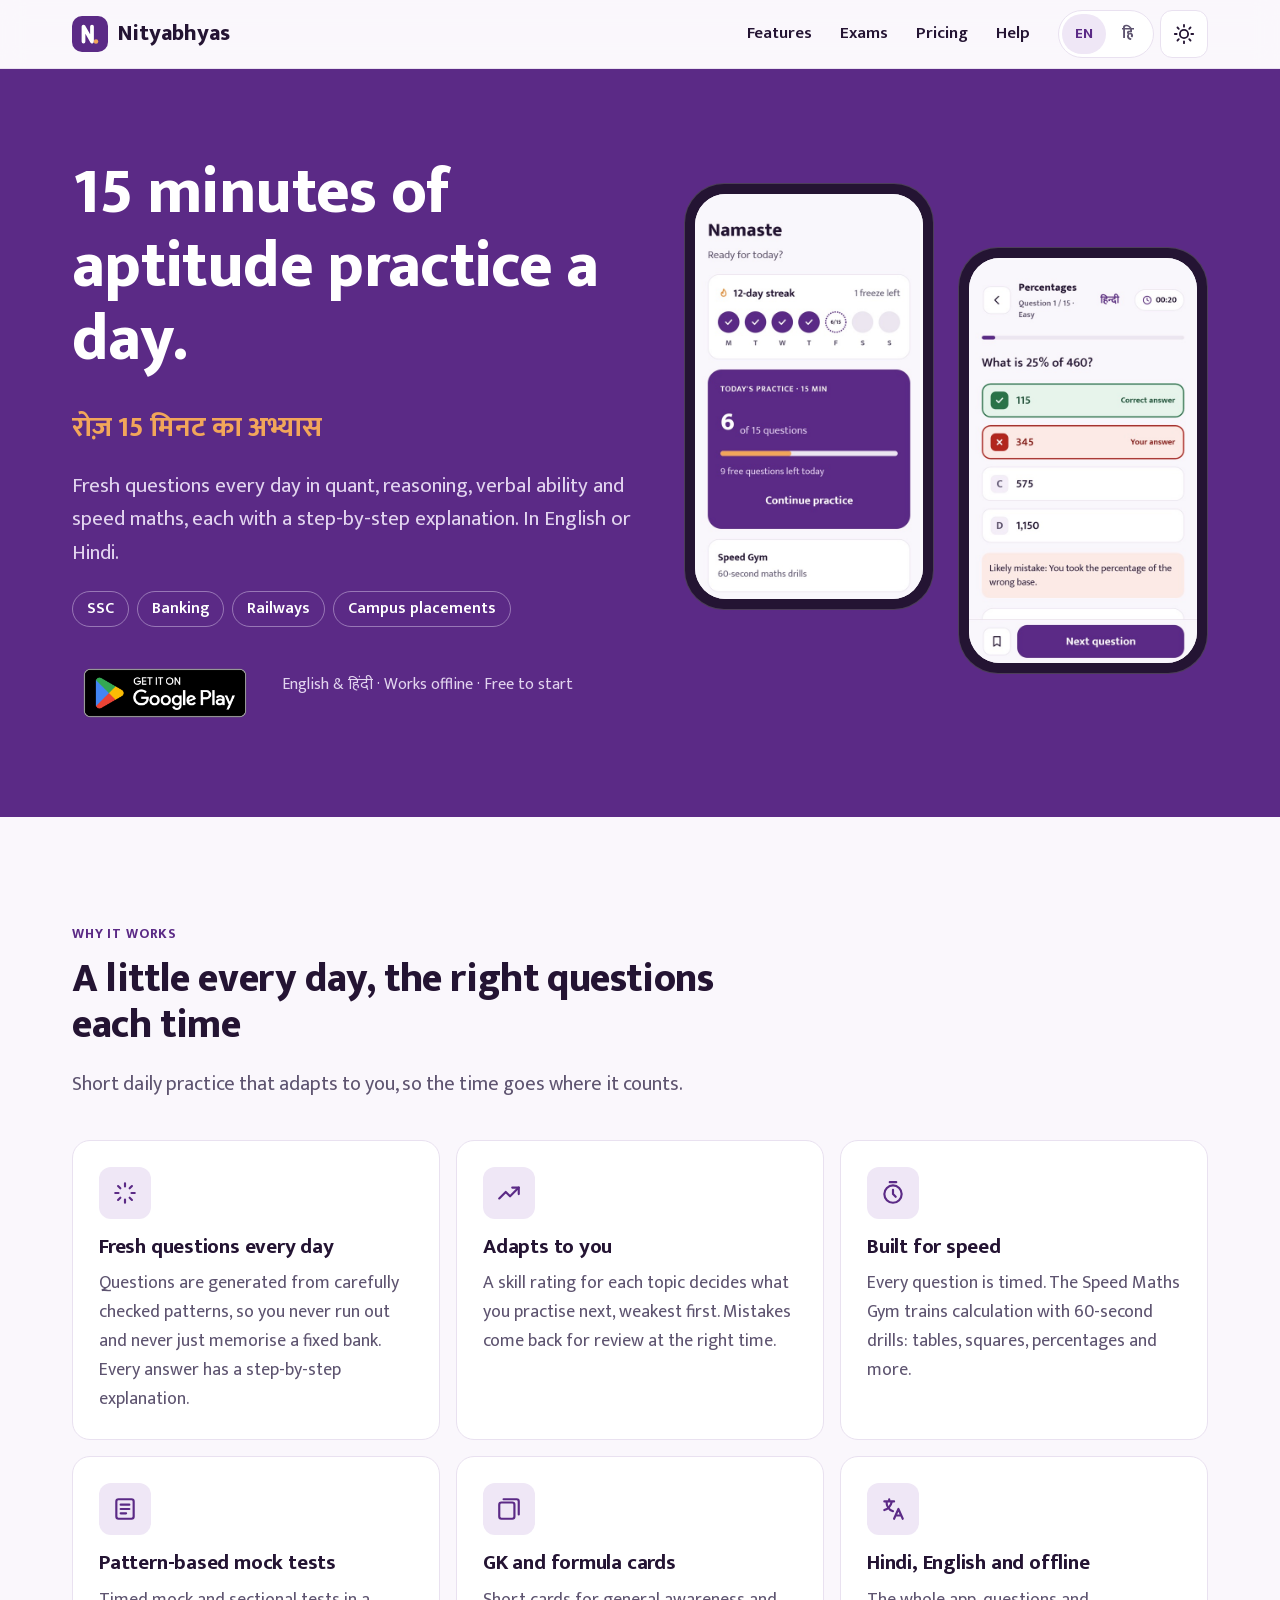
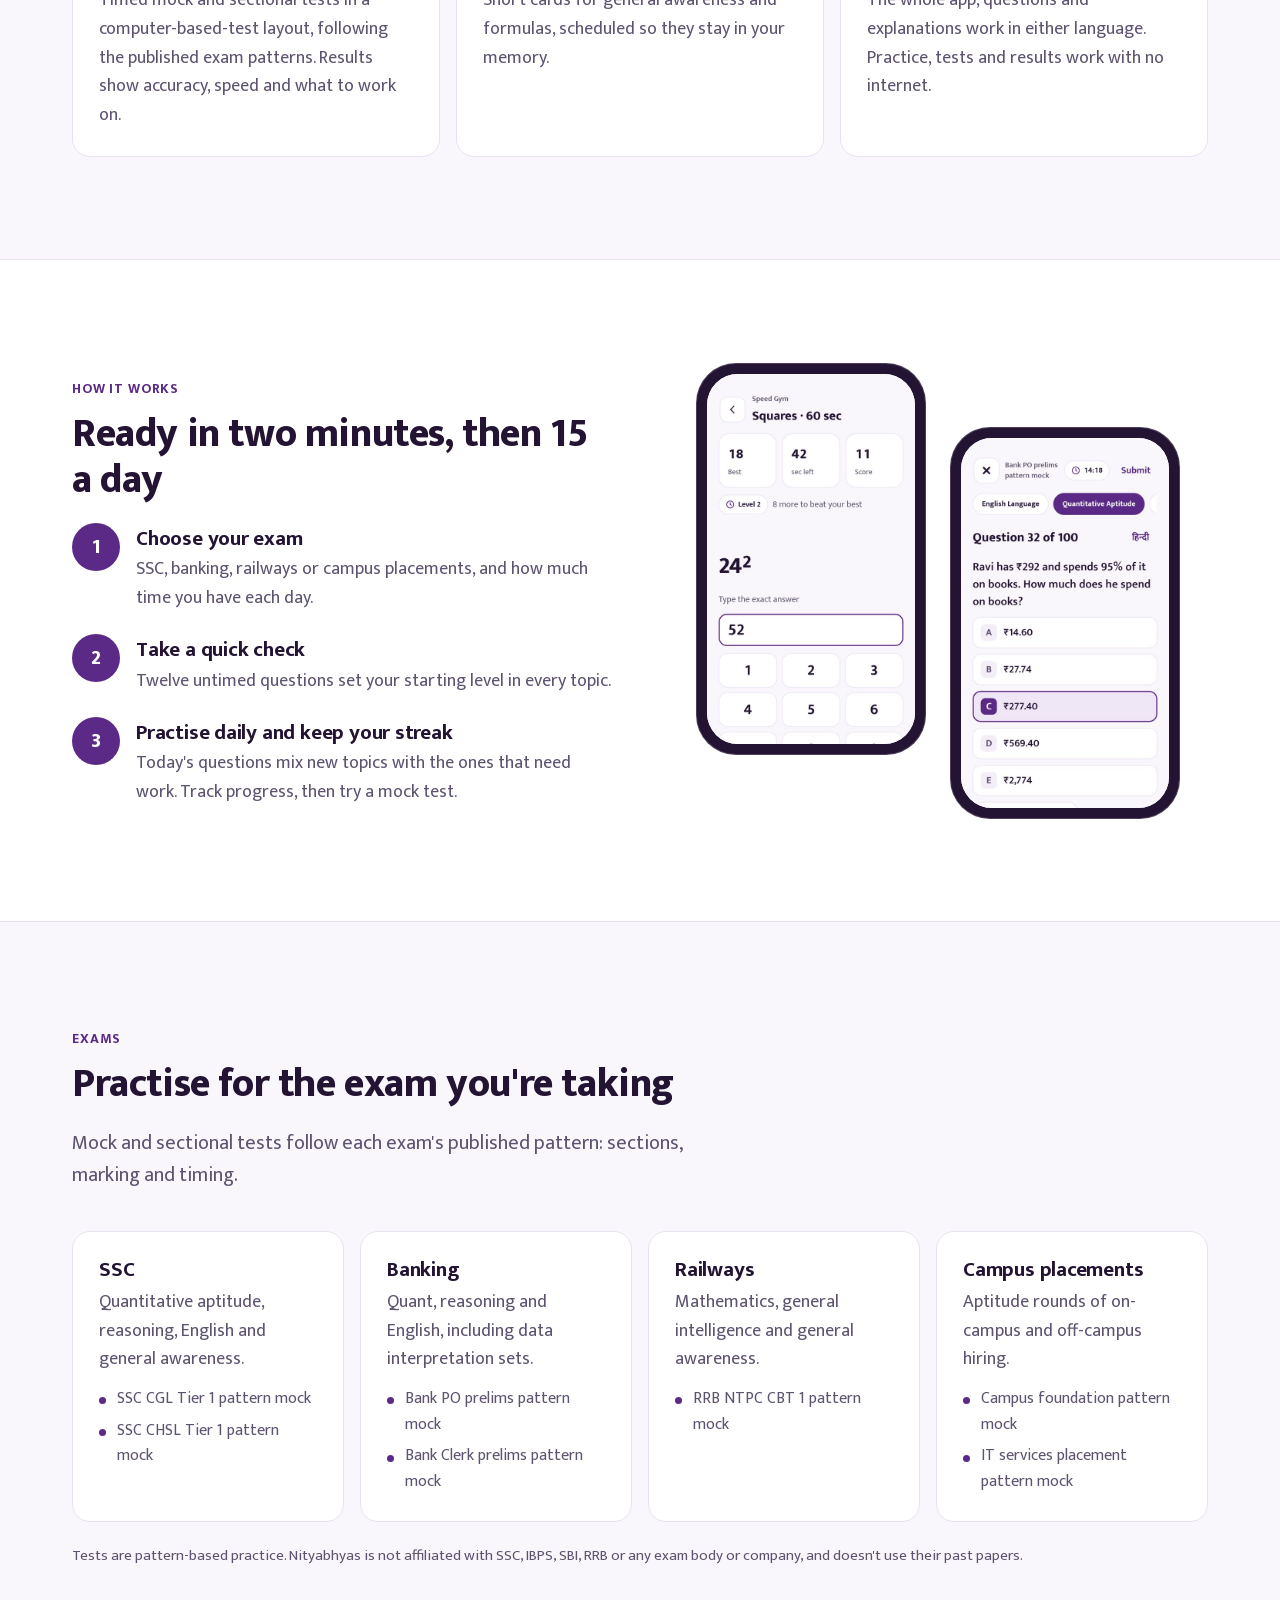
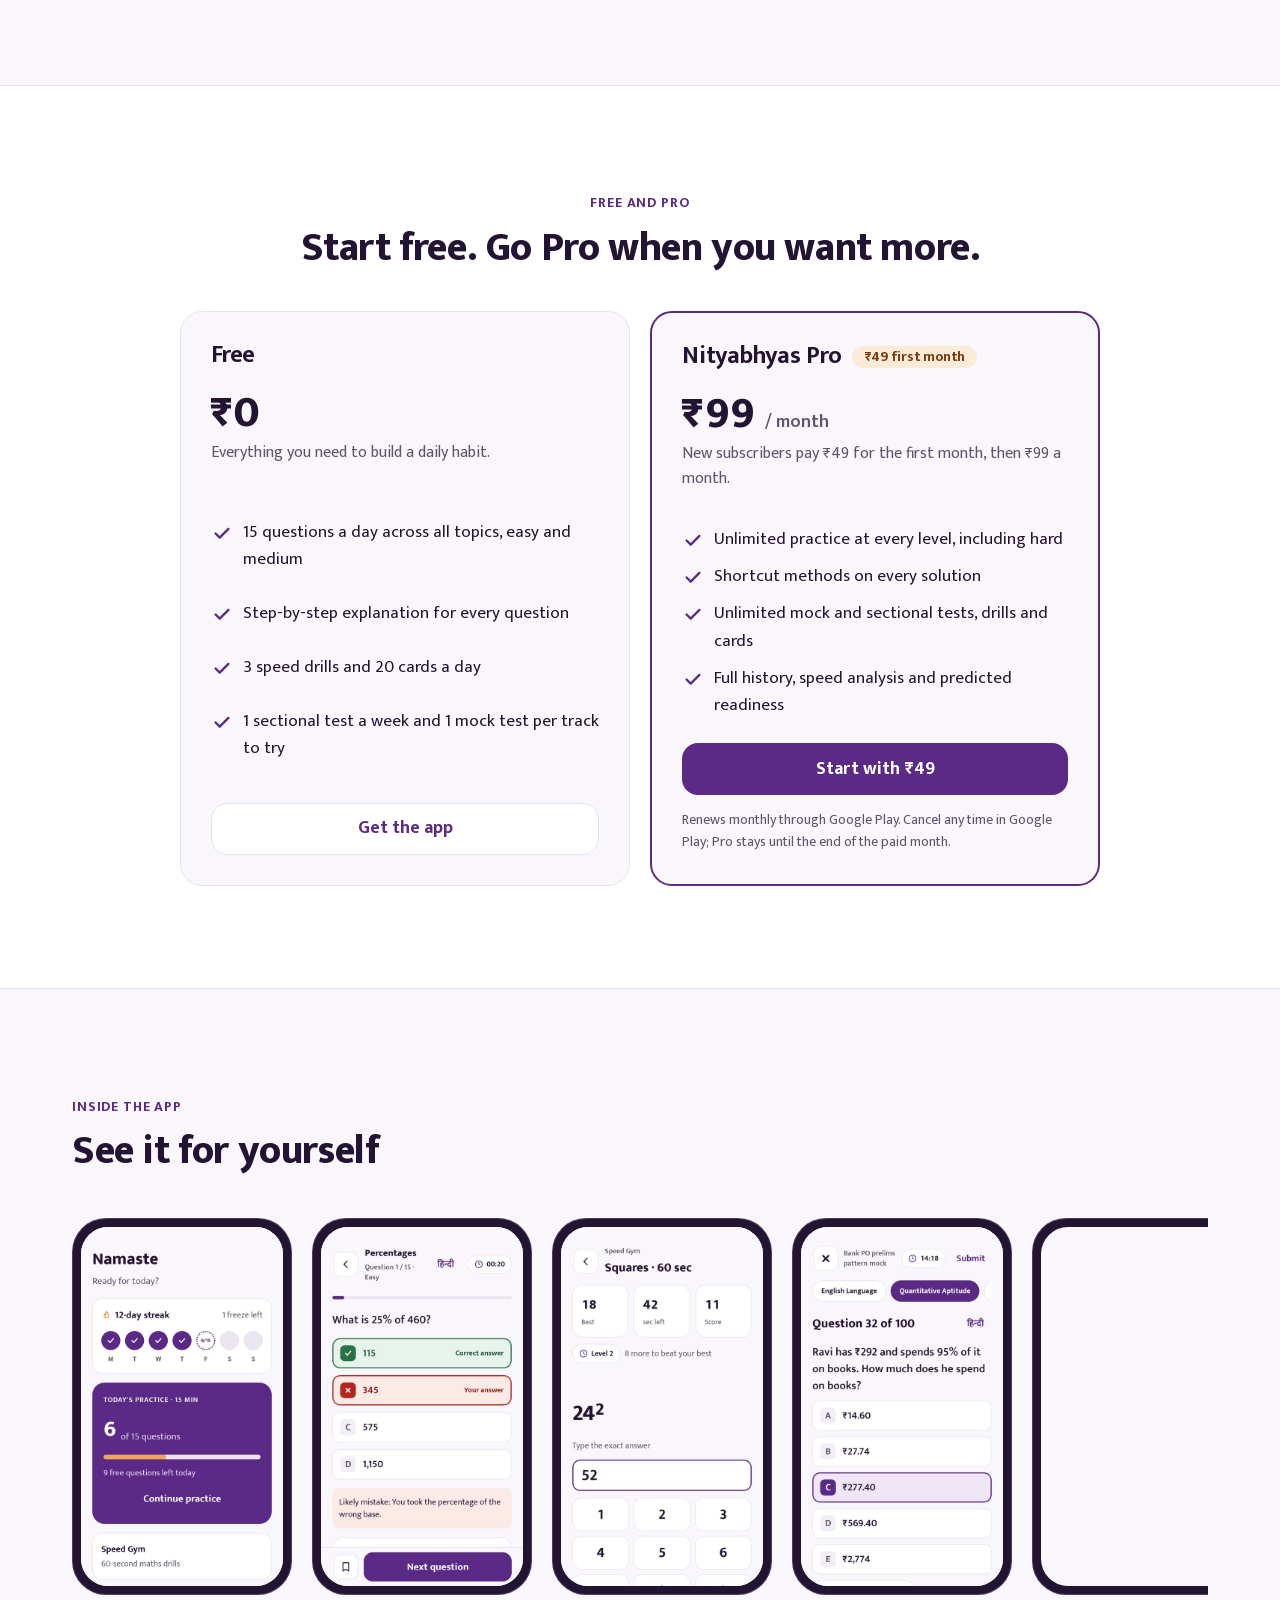
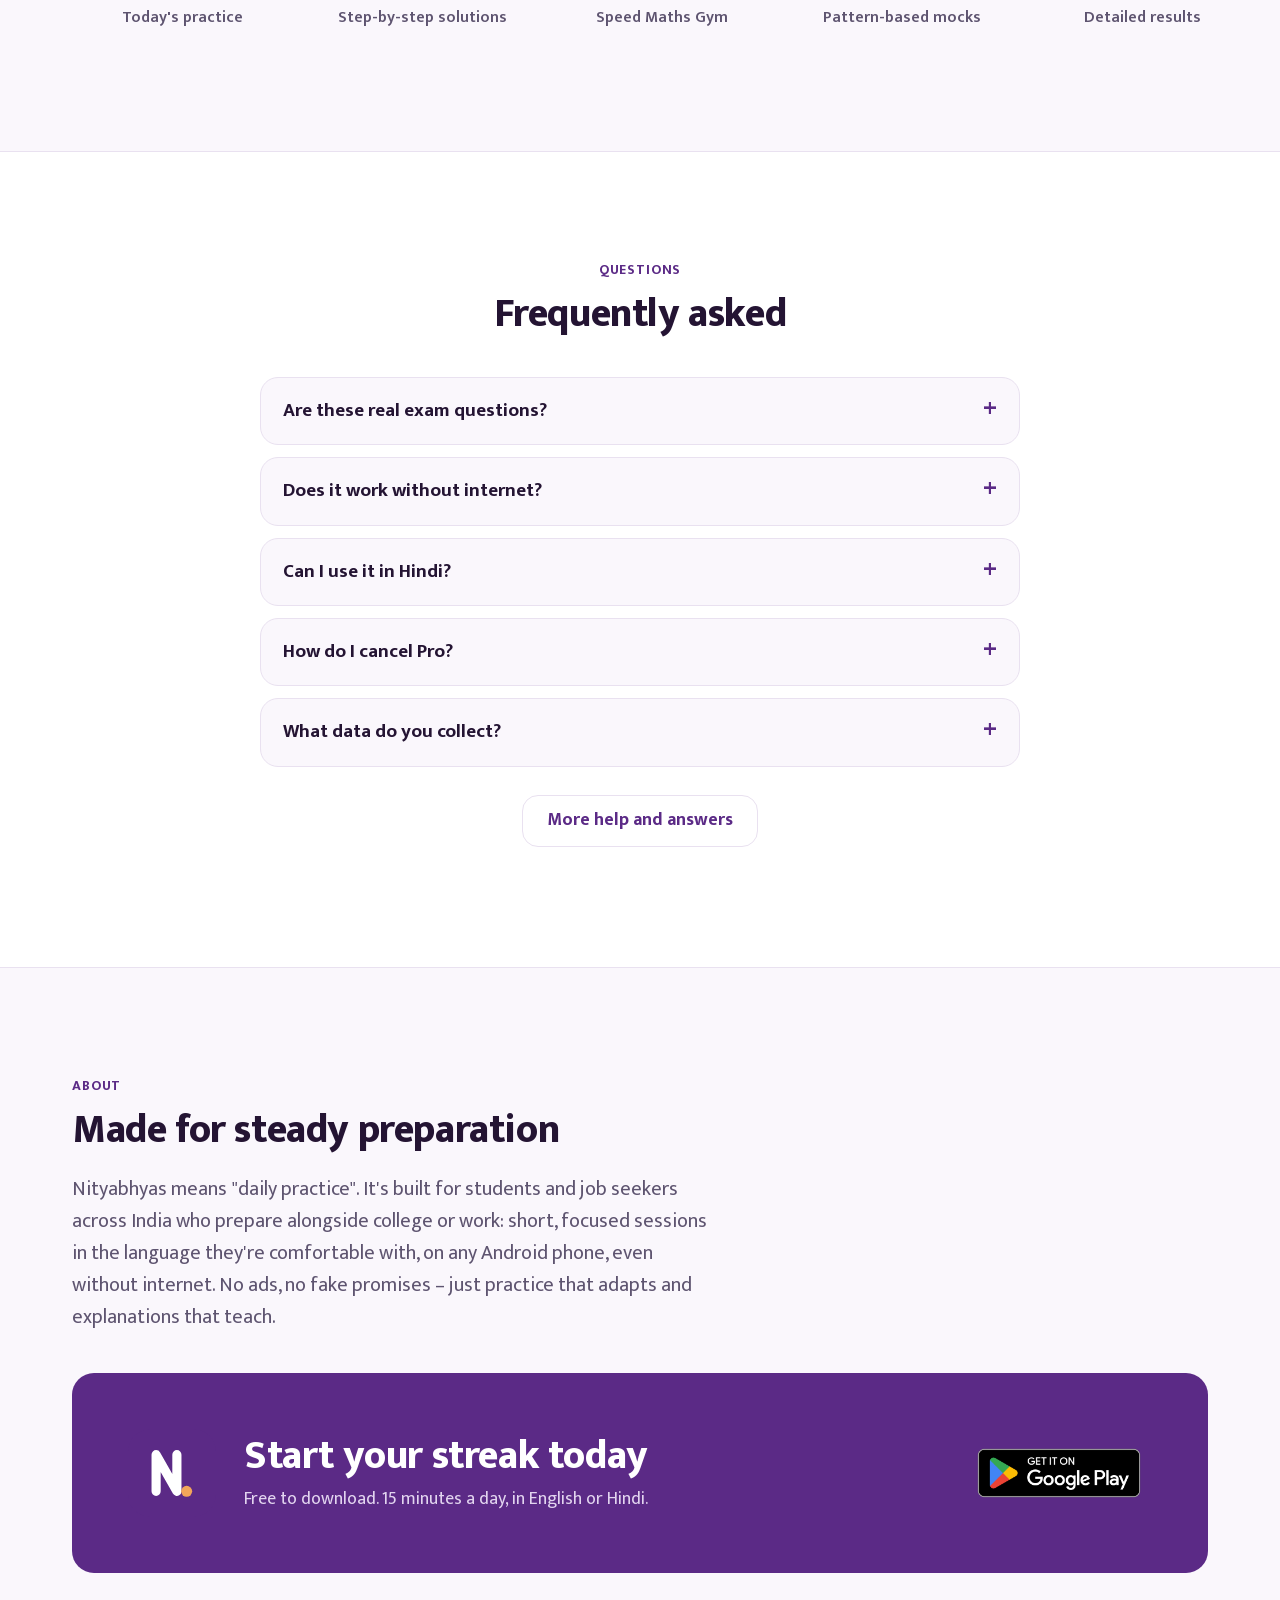
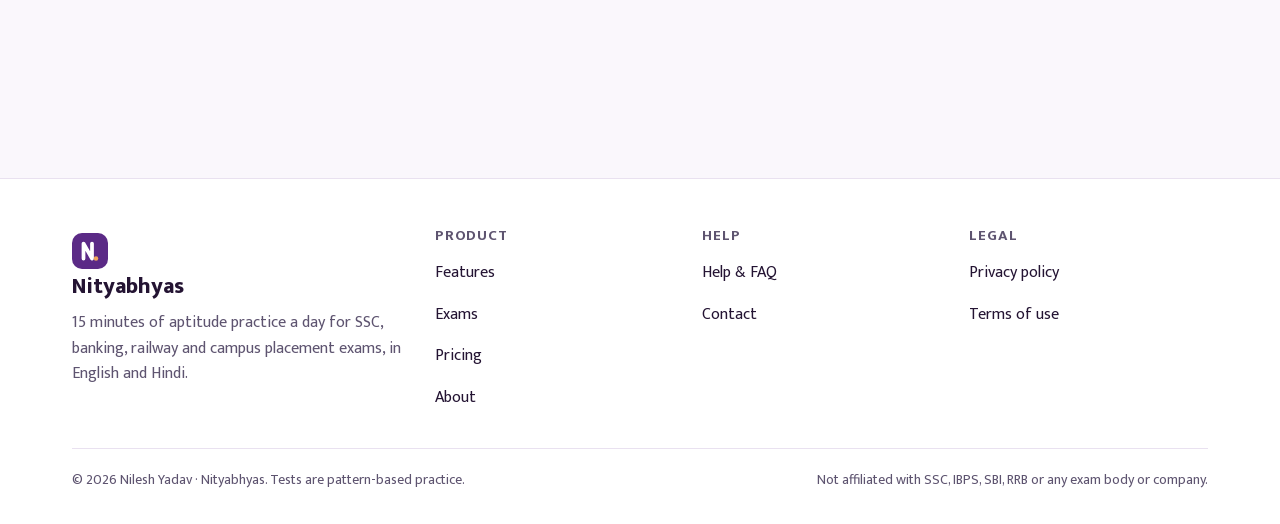
==== commit 28cb2959: "Help, privacy, terms and 404 pages (EN + HI); README - Privacy and terms carried over word for word " ====
--- a/index.html
+++ b/index.html
@@ -258,8 +258,8 @@
           <details><summary>Are these real exam questions?</summary><p>No. Questions are created from checked patterns that follow each exam's published syllabus and style, so they are fresh every day. Nityabhyas doesn't use past papers and isn't affiliated with any exam body.</p></details>
           <details><summary>Does it work without internet?</summary><p>Yes. Practice, tests, cards and results all work offline. You need internet only to buy or restore Pro.</p></details>
           <details><summary>Can I use it in Hindi?</summary><p>Yes. The whole app, every question and explanation, works in Hindi and English. You can switch any time, even in the middle of a test.</p></details>
-          <details><summary>How do I cancel Pro?</summary><p>Open Google Play → Payments &amp; subscriptions → Subscriptions → Nityabhyas, and tap Cancel. Pro stays until the end of the month you paid for.</p></details>
-          <details><summary>What data do you collect?</summary><p>Your practice stays on your phone. With your permission the app sends anonymous usage and crash data to improve it, which you can turn off in Settings. Read the <a href="/privacy.html">privacy policy</a>.</p></details>
+          <details><summary>How do I cancel Pro?</summary><p>Open Google Play → Payments &amp; subscriptions → Subscriptions → Nityabhyas Pro, and tap Cancel. Pro stays until the end of the month you paid for.</p></details>
+          <details><summary>What data do you collect?</summary><p>Your practice stays on your phone. The app sends anonymous usage and crash data (no name, email or advertising ID) to improve it; turn it off any time in Settings. Read the <a href="/privacy.html">privacy policy</a>.</p></details>
         </div>
         <p class="more"><a class="btn btn--secondary" href="/support.html">More help and answers</a></p>
       </div>
@@ -306,7 +306,6 @@
           <ul>
             <li><a href="/support.html">Help &amp; FAQ</a></li>
             <li><a href="/support.html#contact">Contact</a></li>
-            <li><a href="/delete-account.html">Delete your data</a></li>
           </ul>
         </div>
         <div>
@@ -318,7 +317,7 @@
         </div>
       </div>
       <div class="legal-line">
-        <span>© 2026 Nityabhyas. Tests are pattern-based practice.</span>
+        <span>© 2026 Nilesh Yadav · Nityabhyas. Tests are pattern-based practice.</span>
         <span>Not affiliated with SSC, IBPS, SBI, RRB or any exam body or company.</span>
       </div>
     </div>
--- a/styles.css
+++ b/styles.css
@@ -246,3 +246,40 @@
 .site-footer a:hover { color: var(--link); text-decoration: underline; }
 .site-footer .about { color: var(--muted); max-width: 340px; }
 .legal-line { border-top: 1px solid var(--border); margin-top: 32px; padding-top: 20px; color: var(--muted); font-size: 14px; display: flex; flex-wrap: wrap; gap: 8px 24px; justify-content: space-between; }
+
+/* ---------- Inner pages ---------- */
+.page-head { background: var(--tint); border-bottom: 1px solid var(--border); padding: clamp(40px, 6vw, 72px) 0 clamp(32px, 5vw, 56px); }
+.page-head h1 { font-size: clamp(34px, 5vw, 52px); margin-bottom: 10px; }
+.page-head .meta { color: var(--muted); font-size: 16px; margin: 0; }
+.page-head .lead { margin: 0; }
+.prose { max-width: var(--read); margin: 0 auto; padding: clamp(40px, 6vw, 64px) 0 0; }
+.prose h2 { font-size: clamp(24px, 3vw, 30px); margin: 1.8em 0 .6em; scroll-margin-top: 88px; }
+.prose h2:first-child { margin-top: 0; }
+.prose p, .prose li { color: var(--ink); }
+.prose ul, .prose ol { padding-left: 1.3em; margin: 0 0 1.2em; }
+.prose li { margin-bottom: .45em; }
+.prose li::marker { color: var(--primary); font-weight: 700; }
+.prose ol > li { padding-left: .2em; }
+.prose strong { font-weight: 700; }
+.callout { background: var(--surface); border: 1px solid var(--border); border-left: 4px solid var(--primary); border-radius: var(--radius-tile); padding: 16px 20px; margin: 0 0 1.4em; }
+.table-wrap { overflow-x: auto; border: 1px solid var(--border); border-radius: var(--radius-card); margin: 0 0 1.6em; background: var(--surface); }
+.table-wrap:focus-visible { outline-offset: 2px; }
+.table-wrap table { border-collapse: collapse; width: 100%; min-width: 720px; font-size: 15.5px; line-height: 1.5; }
+.table-wrap th, .table-wrap td { text-align: left; vertical-align: top; padding: 12px 14px; border-bottom: 1px solid var(--border); }
+.table-wrap th { background: var(--surface2); font-weight: 700; font-size: 14px; }
+.table-wrap tr:last-child td { border-bottom: 0; }
+.table-wrap td:first-child { font-weight: 700; min-width: 150px; }
+.contact-card { display: grid; grid-template-columns: auto 1fr; gap: 16px 20px; align-items: center; background: var(--surface); border: 1px solid var(--border); border-radius: var(--radius-hero); padding: 24px; margin: 0 0 2.4em; }
+.contact-card .tile { margin: 0; }
+.contact-card h2 { margin: 0 0 4px !important; font-size: 22px; }
+.contact-card p { margin: 0; color: var(--muted); }
+.contact-card a.email { font-weight: 700; font-size: 20px; overflow-wrap: anywhere; }
+.steps-list { counter-reset: s; list-style: none; padding: 0 !important; display: grid; gap: 14px; }
+.steps-list > li { counter-increment: s; display: grid; grid-template-columns: 40px 1fr; gap: 14px; background: var(--surface); border: 1px solid var(--border); border-radius: var(--radius-card); padding: 18px; margin: 0 !important; }
+.steps-list > li::before { content: counter(s); width: 40px; height: 40px; border-radius: var(--radius-pill); background: var(--tint); color: var(--link); display: grid; place-items: center; font-weight: 800; }
+.steps-list h3 { margin: 4px 0 4px; font-size: 19px; }
+.steps-list p { margin: 0; color: var(--muted); }
+.not-found { text-align: center; padding: clamp(64px, 12vw, 140px) 0; }
+.not-found .code { font-size: clamp(72px, 14vw, 140px); font-weight: 800; line-height: 1; color: var(--primary); margin: 0 0 8px; }
+.not-found .actions { display: flex; flex-wrap: wrap; gap: 12px; justify-content: center; margin-top: 28px; }
+.placeholder { background: var(--reward-bg); color: var(--reward-ink); border-radius: 6px; padding: 0 6px; font-weight: 700; }
